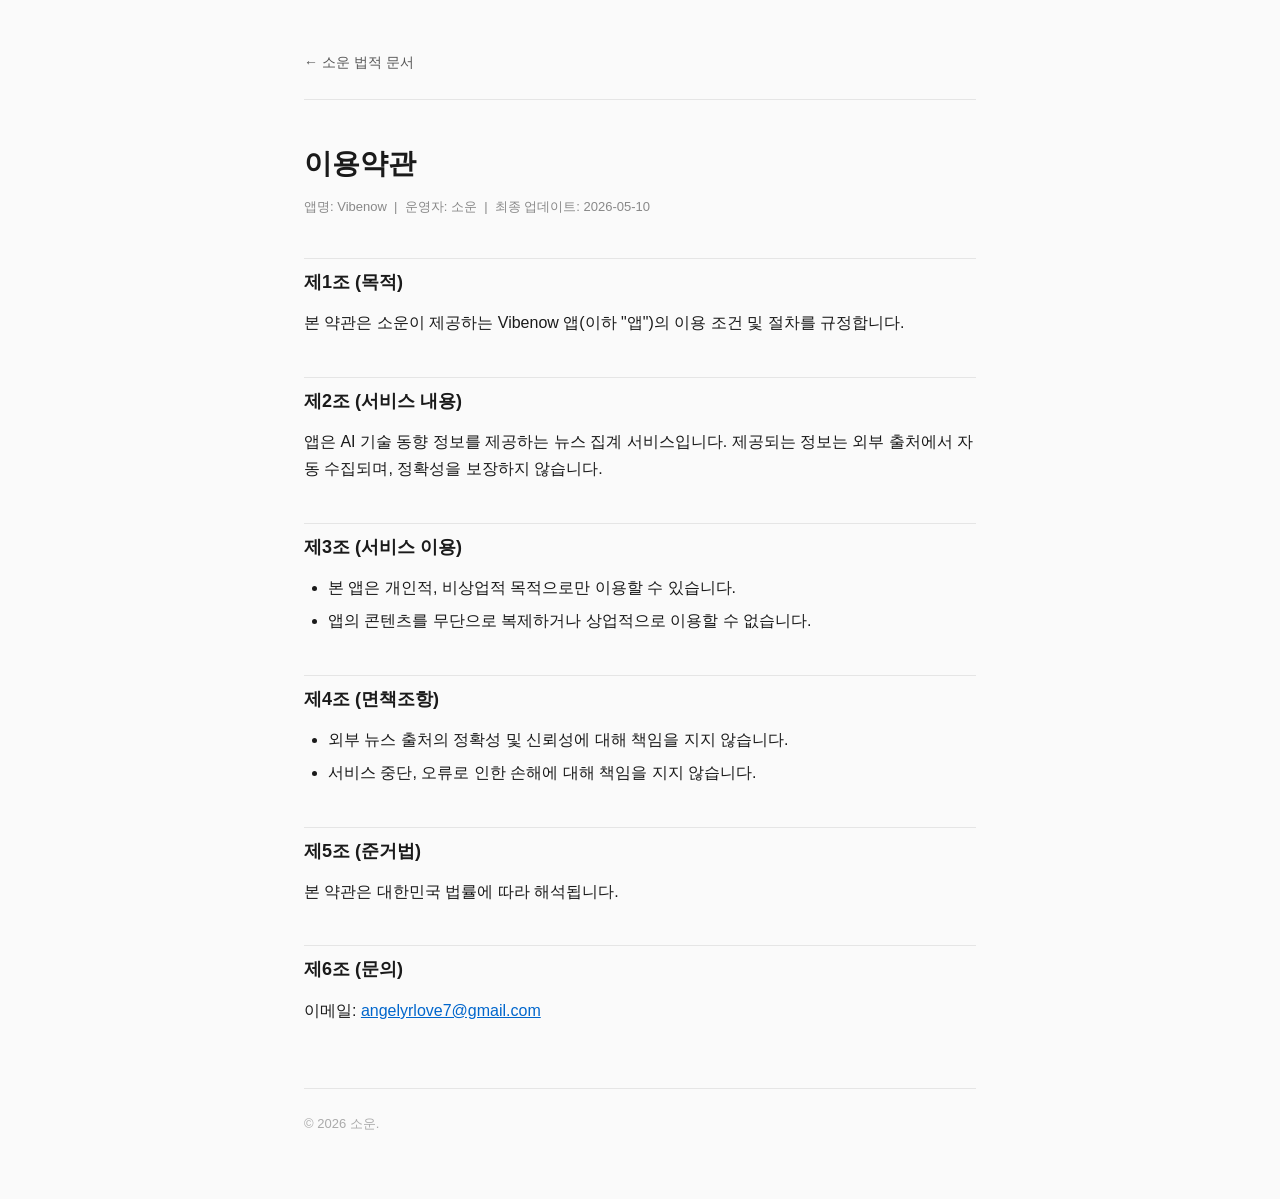
==== terms/vibenow.html @ d7fea9e0 "feat: add Vibenow terms of service page" ====
<!DOCTYPE html>
<html lang="ko">
<head>
  <meta charset="UTF-8">
  <meta name="viewport" content="width=device-width, initial-scale=1.0">
  <title>이용약관 — Vibenow</title>
  <link rel="stylesheet" href="../css/style.css">
</head>
<body>
  <div class="container">
    <header>
      <a href="../">← 소운 법적 문서</a>
    </header>

    <h1>이용약관</h1>
    <p class="meta">앱명: Vibenow &nbsp;|&nbsp; 운영자: 소운 &nbsp;|&nbsp; 최종 업데이트: 2026-05-10</p>

    <h2>제1조 (목적)</h2>
    <p>본 약관은 소운이 제공하는 Vibenow 앱(이하 "앱")의 이용 조건 및 절차를 규정합니다.</p>

    <h2>제2조 (서비스 내용)</h2>
    <p>앱은 AI 기술 동향 정보를 제공하는 뉴스 집계 서비스입니다. 제공되는 정보는 외부 출처에서 자동 수집되며, 정확성을 보장하지 않습니다.</p>

    <h2>제3조 (서비스 이용)</h2>
    <ul>
      <li>본 앱은 개인적, 비상업적 목적으로만 이용할 수 있습니다.</li>
      <li>앱의 콘텐츠를 무단으로 복제하거나 상업적으로 이용할 수 없습니다.</li>
    </ul>

    <h2>제4조 (면책조항)</h2>
    <ul>
      <li>외부 뉴스 출처의 정확성 및 신뢰성에 대해 책임을 지지 않습니다.</li>
      <li>서비스 중단, 오류로 인한 손해에 대해 책임을 지지 않습니다.</li>
    </ul>

    <h2>제5조 (준거법)</h2>
    <p>본 약관은 대한민국 법률에 따라 해석됩니다.</p>

    <h2>제6조 (문의)</h2>
    <p>이메일: <a href="mailto:angelyrlove7@gmail.com">angelyrlove7@gmail.com</a></p>

    <footer>
      <p>© 2026 소운.</p>
    </footer>
  </div>
</body>
</html>
---- css/style.css ----
*, *::before, *::after { box-sizing: border-box; }

body {
  font-family: -apple-system, BlinkMacSystemFont, "Segoe UI", sans-serif;
  font-size: 16px;
  line-height: 1.7;
  color: #1a1a1a;
  background: #fafafa;
  margin: 0;
  padding: 0;
}

.container {
  max-width: 720px;
  margin: 0 auto;
  padding: 48px 24px;
}

header {
  border-bottom: 1px solid #e5e5e5;
  padding-bottom: 24px;
  margin-bottom: 40px;
}

header a {
  color: #555;
  text-decoration: none;
  font-size: 14px;
}

header a:hover { text-decoration: underline; }

h1 {
  font-size: 28px;
  font-weight: 700;
  margin: 0 0 8px;
}

h2 {
  font-size: 18px;
  font-weight: 600;
  margin: 40px 0 12px;
  padding-top: 8px;
  border-top: 1px solid #e5e5e5;
}

p { margin: 0 0 16px; }

ul { margin: 0 0 16px; padding-left: 24px; }
li { margin-bottom: 6px; }

a { color: #0066cc; }
a:hover { text-decoration: underline; }

.meta {
  font-size: 13px;
  color: #888;
  margin-bottom: 0;
}

/* 홈 페이지 카드 */
.app-list { list-style: none; padding: 0; margin: 0; }
.app-card {
  background: #fff;
  border: 1px solid #e5e5e5;
  border-radius: 12px;
  padding: 24px;
  margin-bottom: 16px;
}
.app-card h3 { margin: 0 0 8px; font-size: 18px; }
.app-card p  { margin: 0 0 16px; color: #555; font-size: 14px; }
.doc-links { display: flex; gap: 12px; flex-wrap: wrap; }
.doc-links a {
  font-size: 14px;
  padding: 6px 14px;
  border: 1px solid #0066cc;
  border-radius: 6px;
  color: #0066cc;
  text-decoration: none;
}
.doc-links a:hover { background: #0066cc; color: #fff; }

footer {
  margin-top: 64px;
  padding-top: 24px;
  border-top: 1px solid #e5e5e5;
  font-size: 13px;
  color: #aaa;
}
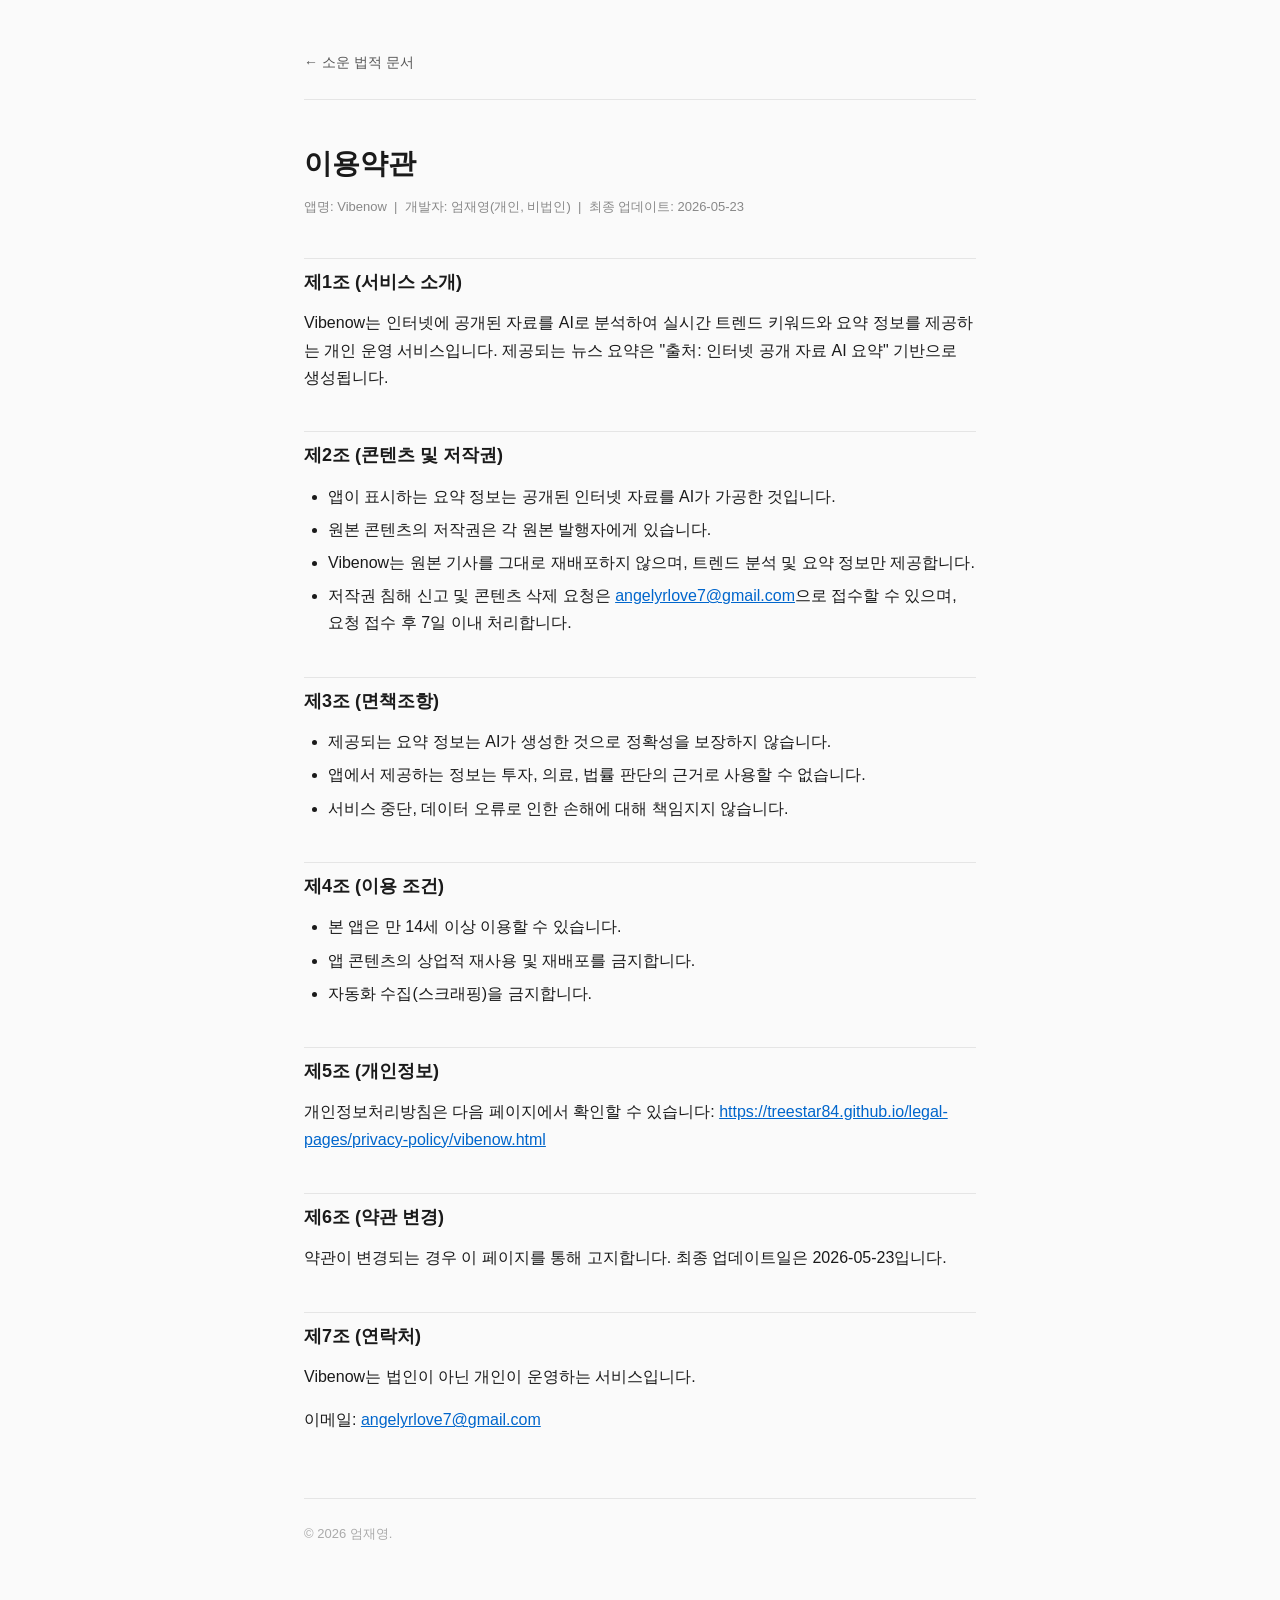
==== commit ce88c90a: "Clarify Vibenow legal page obligations Update the Vibenow privacy policy and terms so the published " ====
--- a/terms/vibenow.html
+++ b/terms/vibenow.html
@@ -13,34 +13,47 @@
     </header>
 
     <h1>이용약관</h1>
-    <p class="meta">앱명: Vibenow &nbsp;|&nbsp; 운영자: 소운 &nbsp;|&nbsp; 최종 업데이트: 2026-05-10</p>
+    <p class="meta">앱명: Vibenow &nbsp;|&nbsp; 개발자: 엄재영(개인, 비법인) &nbsp;|&nbsp; 최종 업데이트: 2026-05-23</p>
 
-    <h2>제1조 (목적)</h2>
-    <p>본 약관은 소운이 제공하는 Vibenow 앱(이하 "앱")의 이용 조건 및 절차를 규정합니다.</p>
+    <h2>제1조 (서비스 소개)</h2>
+    <p>Vibenow는 인터넷에 공개된 자료를 AI로 분석하여 실시간 트렌드 키워드와 요약 정보를 제공하는 개인 운영 서비스입니다. 제공되는 뉴스 요약은 "출처: 인터넷 공개 자료 AI 요약" 기반으로 생성됩니다.</p>
 
-    <h2>제2조 (서비스 내용)</h2>
-    <p>앱은 AI 기술 동향 정보를 제공하는 뉴스 집계 서비스입니다. 제공되는 정보는 외부 출처에서 자동 수집되며, 정확성을 보장하지 않습니다.</p>
-
-    <h2>제3조 (서비스 이용)</h2>
+    <h2>제2조 (콘텐츠 및 저작권)</h2>
     <ul>
-      <li>본 앱은 개인적, 비상업적 목적으로만 이용할 수 있습니다.</li>
-      <li>앱의 콘텐츠를 무단으로 복제하거나 상업적으로 이용할 수 없습니다.</li>
+      <li>앱이 표시하는 요약 정보는 공개된 인터넷 자료를 AI가 가공한 것입니다.</li>
+      <li>원본 콘텐츠의 저작권은 각 원본 발행자에게 있습니다.</li>
+      <li>Vibenow는 원본 기사를 그대로 재배포하지 않으며, 트렌드 분석 및 요약 정보만 제공합니다.</li>
+      <li>저작권 침해 신고 및 콘텐츠 삭제 요청은 <a href="mailto:angelyrlove7@gmail.com">angelyrlove7@gmail.com</a>으로 접수할 수 있으며, 요청 접수 후 7일 이내 처리합니다.</li>
     </ul>
 
-    <h2>제4조 (면책조항)</h2>
+    <h2>제3조 (면책조항)</h2>
     <ul>
-      <li>외부 뉴스 출처의 정확성 및 신뢰성에 대해 책임을 지지 않습니다.</li>
-      <li>서비스 중단, 오류로 인한 손해에 대해 책임을 지지 않습니다.</li>
+      <li>제공되는 요약 정보는 AI가 생성한 것으로 정확성을 보장하지 않습니다.</li>
+      <li>앱에서 제공하는 정보는 투자, 의료, 법률 판단의 근거로 사용할 수 없습니다.</li>
+      <li>서비스 중단, 데이터 오류로 인한 손해에 대해 책임지지 않습니다.</li>
     </ul>
 
-    <h2>제5조 (준거법)</h2>
-    <p>본 약관은 대한민국 법률에 따라 해석됩니다.</p>
+    <h2>제4조 (이용 조건)</h2>
+    <ul>
+      <li>본 앱은 만 14세 이상 이용할 수 있습니다.</li>
+      <li>앱 콘텐츠의 상업적 재사용 및 재배포를 금지합니다.</li>
+      <li>자동화 수집(스크래핑)을 금지합니다.</li>
+    </ul>
 
-    <h2>제6조 (문의)</h2>
+    <h2>제5조 (개인정보)</h2>
+    <p>개인정보처리방침은 다음 페이지에서 확인할 수 있습니다:
+      <a href="https://treestar84.github.io/legal-pages/privacy-policy/vibenow.html" target="_blank" rel="noopener">https://treestar84.github.io/legal-pages/privacy-policy/vibenow.html</a>
+    </p>
+
+    <h2>제6조 (약관 변경)</h2>
+    <p>약관이 변경되는 경우 이 페이지를 통해 고지합니다. 최종 업데이트일은 2026-05-23입니다.</p>
+
+    <h2>제7조 (연락처)</h2>
+    <p>Vibenow는 법인이 아닌 개인이 운영하는 서비스입니다.</p>
     <p>이메일: <a href="mailto:angelyrlove7@gmail.com">angelyrlove7@gmail.com</a></p>
 
     <footer>
-      <p>© 2026 소운.</p>
+      <p>© 2026 엄재영.</p>
     </footer>
   </div>
 </body>
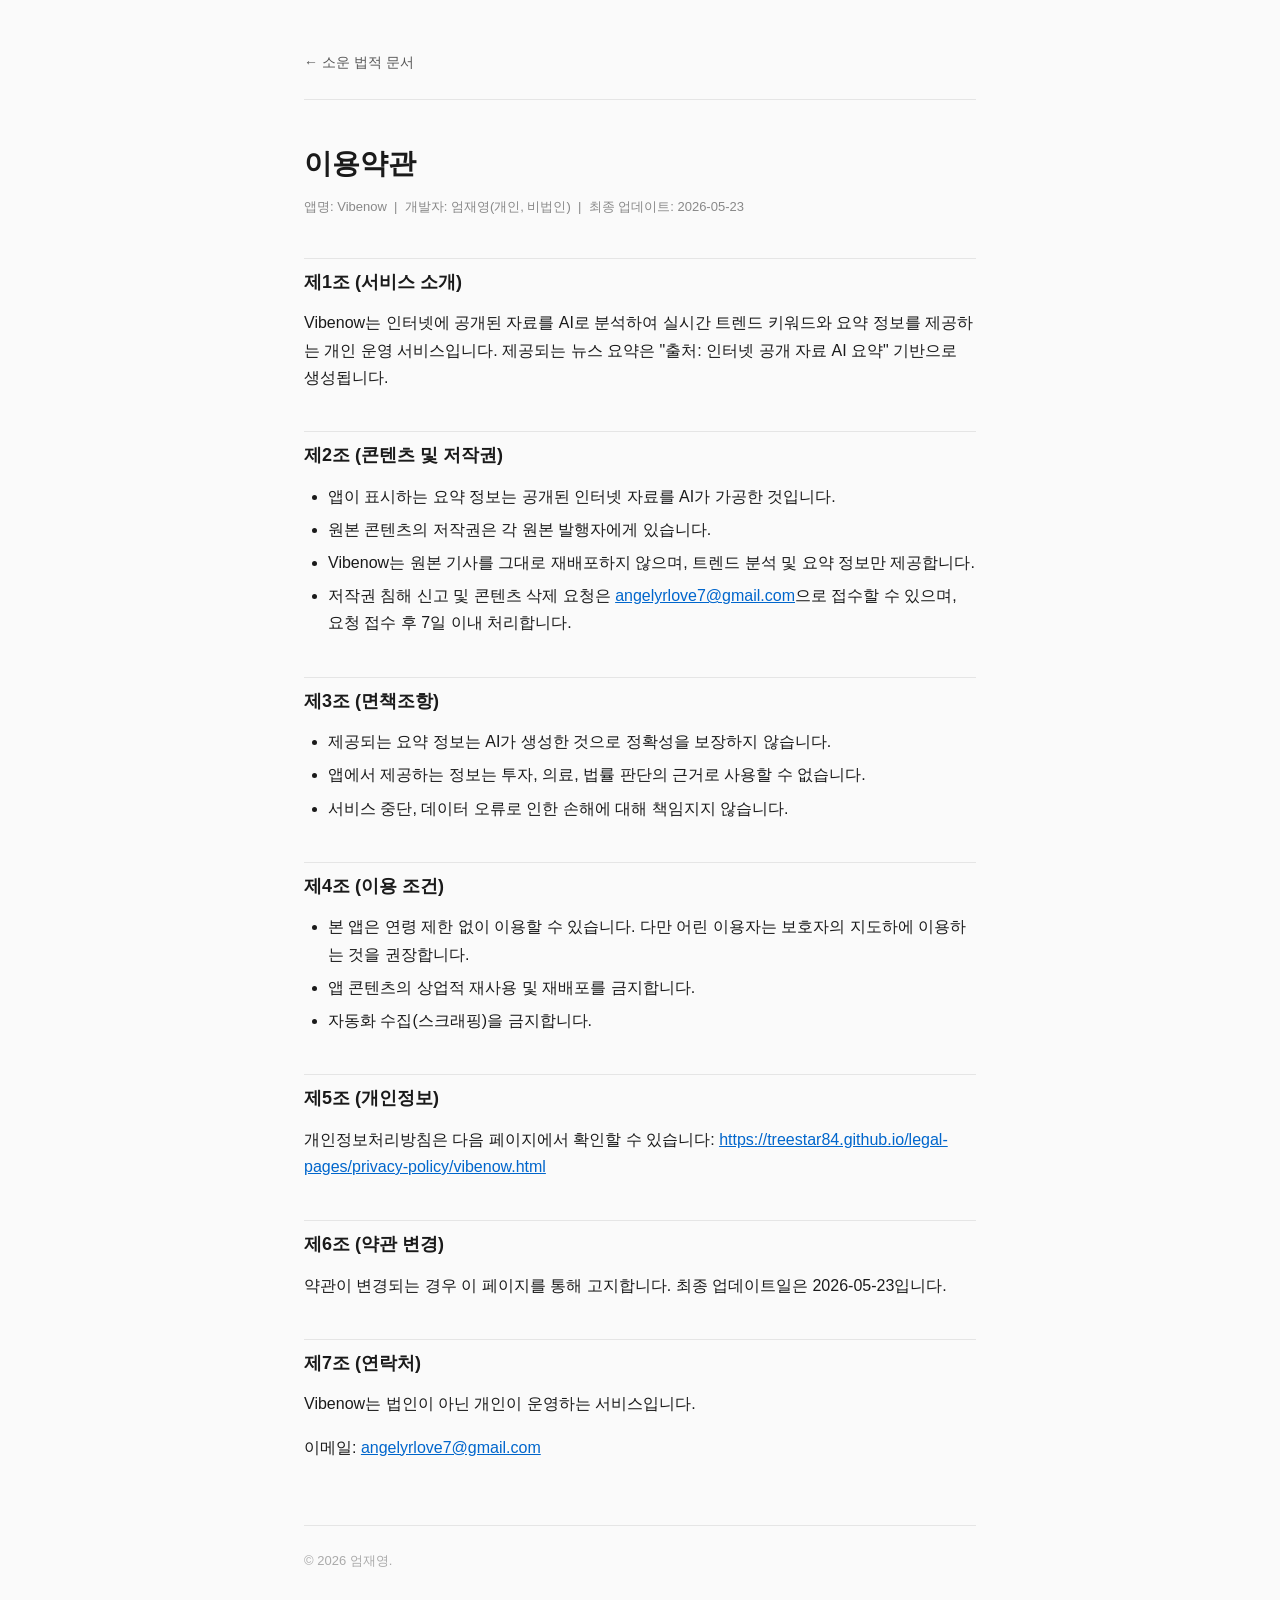
==== commit ba2c6a70: "Relax Vibenow terms age condition Adjust the Vibenow terms so a general AI news summary app is not r" ====
--- a/terms/vibenow.html
+++ b/terms/vibenow.html
@@ -35,7 +35,7 @@
 
     <h2>제4조 (이용 조건)</h2>
     <ul>
-      <li>본 앱은 만 14세 이상 이용할 수 있습니다.</li>
+      <li>본 앱은 연령 제한 없이 이용할 수 있습니다. 다만 어린 이용자는 보호자의 지도하에 이용하는 것을 권장합니다.</li>
       <li>앱 콘텐츠의 상업적 재사용 및 재배포를 금지합니다.</li>
       <li>자동화 수집(스크래핑)을 금지합니다.</li>
     </ul>
